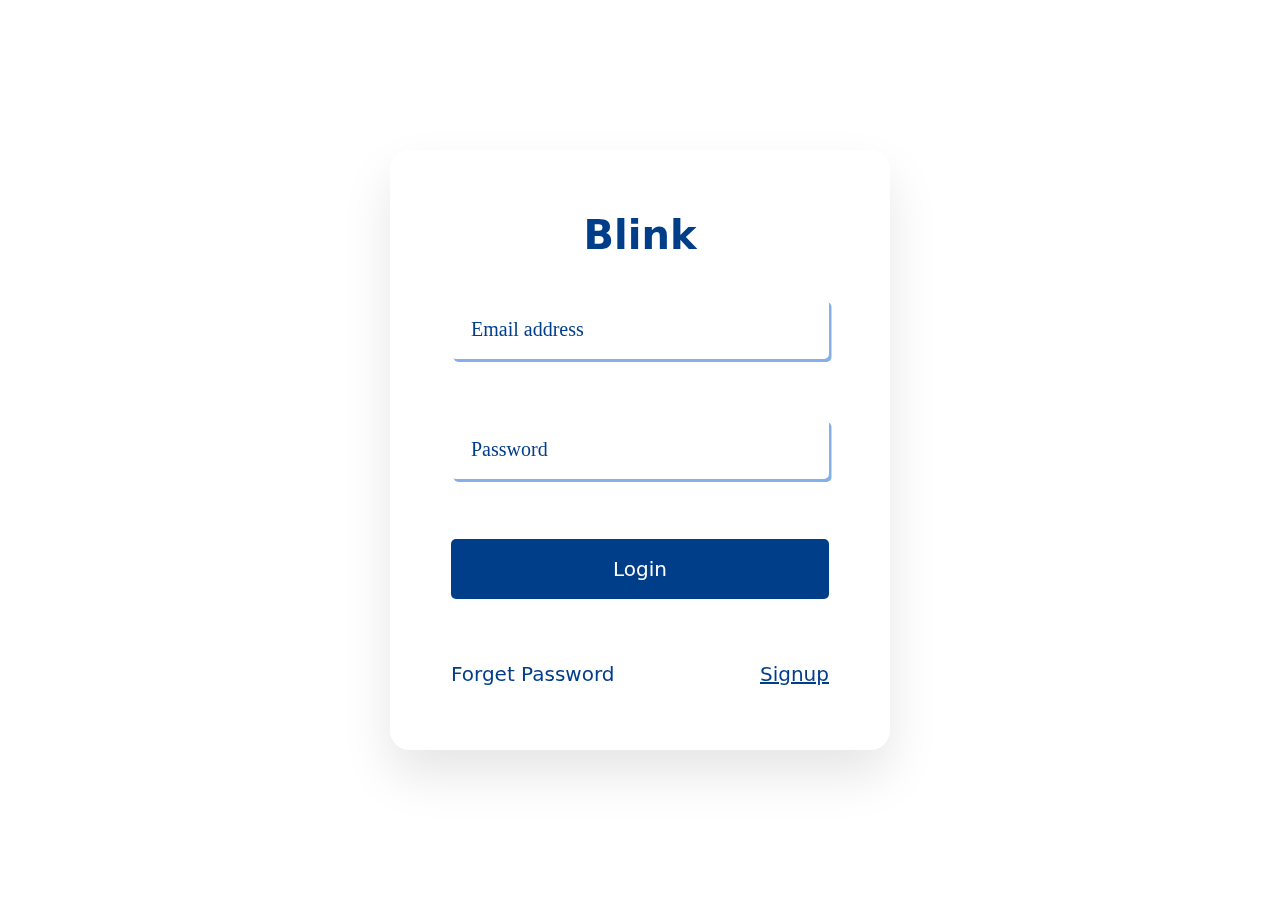
==== login.html @ 3bba8cb0 "added login and signup page" ====
<!DOCTYPE html>
<html lang="en">
<head>
    <meta charset="UTF-8">
    <meta name="viewport" content="width=device-width, initial-scale=1.0">
    <title>Blink Login Pge</title>
    <link rel="stylesheet" href="loginStyle.css">
    <link rel="preconnect" href="https://fonts.googleapis.com">
  <link href="https://fonts.googleapis.com/css2?family=Inter:wght@400;600;700&display=swap" rel="stylesheet">
  <link href="https://cdn.jsdelivr.net/npm/bootstrap@5.3.3/dist/css/bootstrap.min.css" rel="stylesheet" integrity="sha384-QWTKZyjpPEjISv5WaRU9OFeRpok6YctnYmDr5pNlyT2bRjXh0JMhjY6hW+ALEwIH" crossorigin="anonymous">

</head>
<body>
    <div class="login">
        <h2>Blink</h2>
        <div class="inputBox">
            <input placeholder="Email address" class="input" name="text" type="email" />
        </div>
        <div class="inputBox">
            <input placeholder="Password" class="input" name="password" type="password" />
        </div>
        <div class="inputBox">
            <input type="submit" value="Login" id="btn">
        </div>
        <div class="group">
            <a href="#">Forget Password</a>
            <a href="#">Signup</a>
        </div>
    </div>
</body>
</html>
---- loginStyle.css ----
body {
    min-height: 100vh;
    display: flex;
    justify-content: center;
    align-items: center;
    margin: 0;
    padding: 0;
}

.login {
    position: relative;
    padding: 60px;
    background: rgba(255, 255, 255, 0.25);
    backdrop-filter: blur(15px);
    border: 1px solid #fff;
    border-bottom: 1px solid rgba(255, 255, 255, 0.5);
    border-right: 1px solid rgba(255, 255, 255, 0.5);
    border-radius: 20px;
    width: 500px;
    display: flex;
    flex-direction: column;
    gap: 30px;
    box-shadow: 0 25px 50px rgba(0, 0, 0, 0.1);
}

.login h2 {
    position: relative;
    width: 100%;
    text-align: center;
    font-size: 2.5em;
    font-weight: 600;
    color: #003E89;
    margin-bottom: 10px;
}

.login .inputBox {
    position: relative;
}

.login .inputBox input {
    position: relative;
    width: 100%;
    padding: 15px 20px;
    outline: none;
    font-size: 1.25em;
    color: #003E89;
    border-radius: 5px;
    background: #fff;
    border: none;
    margin-bottom: 30px;
}

.login .inputBox ::placeholder {
    color: #003E89;
    font-weight: 200;
}

.login .inputBox #btn {
    position: relative;
    border: none;
    outline: none;
    background: #003E89;
    color: #fff;
    cursor: pointer;
    font-size: 1.25em;
    font-weight: 500;
    transition: 0.5s;
}

.login .inputBox #btn:hover {
    background: #4276d6;
}

.login .group {
    display: flex;
    justify-content: space-between;
}

.login .group a {
    font-size: 1.25em;
    color: #003E89;
    font-weight: 500;
    text-decoration: none;
}

.login .group a:nth-child(2) {
    text-decoration: underline;
}
.input {
    font-family: "SF Pro";
    width: 100%;
    padding: 0.875rem;
    font-size: 1rem;
    border: 1.5px solid #83b0e8;
    border-radius: 0.5rem;
    box-shadow: 2.5px 3px 0 #83b0e8;
    outline: none;
    transition: ease 0.25s;
  }
  
  .input:focus {
    box-shadow: 5.5px 7px 0 #83b0e8;
  }
  
/* Responsive adjustments */
@media (max-width: 600px) {
    .login {
        width: 90%;
        padding: 40px;
    }
}
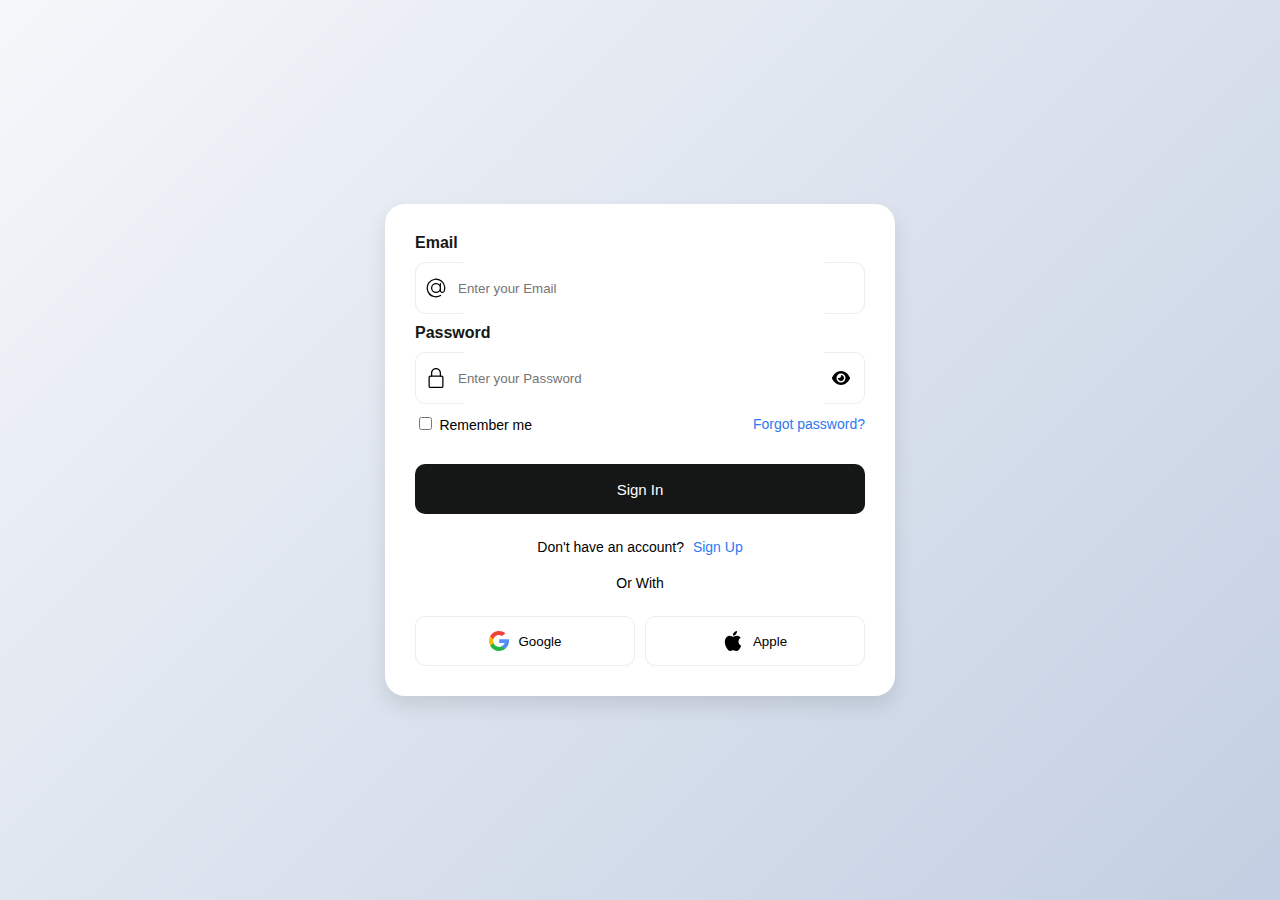
==== commit 09503ec3: "added login update" ====
--- a/login.html
+++ b/login.html
@@ -3,29 +3,63 @@
 <head>
     <meta charset="UTF-8">
     <meta name="viewport" content="width=device-width, initial-scale=1.0">
-    <title>Blink Login Pge</title>
+    <title>Document</title>
     <link rel="stylesheet" href="loginStyle.css">
-    <link rel="preconnect" href="https://fonts.googleapis.com">
-  <link href="https://fonts.googleapis.com/css2?family=Inter:wght@400;600;700&display=swap" rel="stylesheet">
-  <link href="https://cdn.jsdelivr.net/npm/bootstrap@5.3.3/dist/css/bootstrap.min.css" rel="stylesheet" integrity="sha384-QWTKZyjpPEjISv5WaRU9OFeRpok6YctnYmDr5pNlyT2bRjXh0JMhjY6hW+ALEwIH" crossorigin="anonymous">
-
 </head>
 <body>
-    <div class="login">
-        <h2>Blink</h2>
-        <div class="inputBox">
-            <input placeholder="Email address" class="input" name="text" type="email" />
-        </div>
-        <div class="inputBox">
-            <input placeholder="Password" class="input" name="password" type="password" />
-        </div>
-        <div class="inputBox">
-            <input type="submit" value="Login" id="btn">
-        </div>
-        <div class="group">
-            <a href="#">Forget Password</a>
-            <a href="#">Signup</a>
-        </div>
+<form class="form">
+    <div class="flex-column">
+      <label>Email </label></div>
+      <div class="inputForm">
+        <svg height="20" viewBox="0 0 32 32" width="20" xmlns="http://www.w3.org/2000/svg"><g id="Layer_3" data-name="Layer 3"><path d="m30.853 13.87a15 15 0 0 0 -29.729 4.082 15.1 15.1 0 0 0 12.876 12.918 15.6 15.6 0 0 0 2.016.13 14.85 14.85 0 0 0 7.715-2.145 1 1 0 1 0 -1.031-1.711 13.007 13.007 0 1 1 5.458-6.529 2.149 2.149 0 0 1 -4.158-.759v-10.856a1 1 0 0 0 -2 0v1.726a8 8 0 1 0 .2 10.325 4.135 4.135 0 0 0 7.83.274 15.2 15.2 0 0 0 .823-7.455zm-14.853 8.13a6 6 0 1 1 6-6 6.006 6.006 0 0 1 -6 6z"></path></g></svg>
+        <input type="text" class="input" placeholder="Enter your Email">
+      </div>
+    
+    <div class="flex-column">
+      <label>Password </label></div>
+      <div class="inputForm">
+        <svg height="20" viewBox="-64 0 512 512" width="20" xmlns="http://www.w3.org/2000/svg"><path d="m336 512h-288c-26.453125 0-48-21.523438-48-48v-224c0-26.476562 21.546875-48 48-48h288c26.453125 0 48 21.523438 48 48v224c0 26.476562-21.546875 48-48 48zm-288-288c-8.8125 0-16 7.167969-16 16v224c0 8.832031 7.1875 16 16 16h288c8.8125 0 16-7.167969 16-16v-224c0-8.832031-7.1875-16-16-16zm0 0"></path><path d="m304 224c-8.832031 0-16-7.167969-16-16v-80c0-52.929688-43.070312-96-96-96s-96 43.070312-96 96v80c0 8.832031-7.167969 16-16 16s-16-7.167969-16-16v-80c0-70.59375 57.40625-128 128-128s128 57.40625 128 128v80c0 8.832031-7.167969 16-16 16zm0 0"></path></svg>        
+        <input type="password" class="input" placeholder="Enter your Password">
+        <svg viewBox="0 0 576 512" height="1em" xmlns="http://www.w3.org/2000/svg"><path d="M288 32c-80.8 0-145.5 36.8-192.6 80.6C48.6 156 17.3 208 2.5 243.7c-3.3 7.9-3.3 16.7 0 24.6C17.3 304 48.6 356 95.4 399.4C142.5 443.2 207.2 480 288 480s145.5-36.8 192.6-80.6c46.8-43.5 78.1-95.4 93-131.1c3.3-7.9 3.3-16.7 0-24.6c-14.9-35.7-46.2-87.7-93-131.1C433.5 68.8 368.8 32 288 32zM144 256a144 144 0 1 1 288 0 144 144 0 1 1 -288 0zm144-64c0 35.3-28.7 64-64 64c-7.1 0-13.9-1.2-20.3-3.3c-5.5-1.8-11.9 1.6-11.7 7.4c.3 6.9 1.3 13.8 3.2 20.7c13.7 51.2 66.4 81.6 117.6 67.9s81.6-66.4 67.9-117.6c-11.1-41.5-47.8-69.4-88.6-71.1c-5.8-.2-9.2 6.1-7.4 11.7c2.1 6.4 3.3 13.2 3.3 20.3z"></path></svg>
+      </div>
+    
+    <div class="flex-row">
+      <div>
+      <input type="checkbox">
+      <label>Remember me </label>
+      </div>
+      <span class="span">Forgot password?</span>
     </div>
+    <button class="button-submit">Sign In</button>
+    <p class="p">Don't have an account? <span class="span">Sign Up</span>
+
+    </p><p class="p line">Or With</p>
+
+    <div class="flex-row">
+      <button class="btn google">
+        <svg version="1.1" width="20" id="Layer_1" xmlns="http://www.w3.org/2000/svg" xmlns:xlink="http://www.w3.org/1999/xlink" x="0px" y="0px" viewBox="0 0 512 512" style="enable-background:new 0 0 512 512;" xml:space="preserve">
+<path style="fill:#FBBB00;" d="M113.47,309.408L95.648,375.94l-65.139,1.378C11.042,341.211,0,299.9,0,256
+	c0-42.451,10.324-82.483,28.624-117.732h0.014l57.992,10.632l25.404,57.644c-5.317,15.501-8.215,32.141-8.215,49.456
+	C103.821,274.792,107.225,292.797,113.47,309.408z"></path>
+<path style="fill:#518EF8;" d="M507.527,208.176C510.467,223.662,512,239.655,512,256c0,18.328-1.927,36.206-5.598,53.451
+	c-12.462,58.683-45.025,109.925-90.134,146.187l-0.014-0.014l-73.044-3.727l-10.338-64.535
+	c29.932-17.554,53.324-45.025,65.646-77.911h-136.89V208.176h138.887L507.527,208.176L507.527,208.176z"></path>
+<path style="fill:#28B446;" d="M416.253,455.624l0.014,0.014C372.396,490.901,316.666,512,256,512
+	c-97.491,0-182.252-54.491-225.491-134.681l82.961-67.91c21.619,57.698,77.278,98.771,142.53,98.771
+	c28.047,0,54.323-7.582,76.87-20.818L416.253,455.624z"></path>
+<path style="fill:#F14336;" d="M419.404,58.936l-82.933,67.896c-23.335-14.586-50.919-23.012-80.471-23.012
+	c-66.729,0-123.429,42.957-143.965,102.724l-83.397-68.276h-0.014C71.23,56.123,157.06,0,256,0
+	C318.115,0,375.068,22.126,419.404,58.936z"></path>
+
+</svg>
+   
+        Google 
+        
+      </button><button class="btn apple">
+<svg version="1.1" height="20" width="20" id="Capa_1" xmlns="http://www.w3.org/2000/svg" xmlns:xlink="http://www.w3.org/1999/xlink" x="0px" y="0px" viewBox="0 0 22.773 22.773" style="enable-background:new 0 0 22.773 22.773;" xml:space="preserve"> <g> <g> <path d="M15.769,0c0.053,0,0.106,0,0.162,0c0.13,1.606-0.483,2.806-1.228,3.675c-0.731,0.863-1.732,1.7-3.351,1.573 c-0.108-1.583,0.506-2.694,1.25-3.561C13.292,0.879,14.557,0.16,15.769,0z"></path> <path d="M20.67,16.716c0,0.016,0,0.03,0,0.045c-0.455,1.378-1.104,2.559-1.896,3.655c-0.723,0.995-1.609,2.334-3.191,2.334 c-1.367,0-2.275-0.879-3.676-0.903c-1.482-0.024-2.297,0.735-3.652,0.926c-0.155,0-0.31,0-0.462,0 c-0.995-0.144-1.798-0.932-2.383-1.642c-1.725-2.098-3.058-4.808-3.306-8.276c0-0.34,0-0.679,0-1.019 c0.105-2.482,1.311-4.5,2.914-5.478c0.846-0.52,2.009-0.963,3.304-0.765c0.555,0.086,1.122,0.276,1.619,0.464 c0.471,0.181,1.06,0.502,1.618,0.485c0.378-0.011,0.754-0.208,1.135-0.347c1.116-0.403,2.21-0.865,3.652-0.648 c1.733,0.262,2.963,1.032,3.723,2.22c-1.466,0.933-2.625,2.339-2.427,4.74C17.818,14.688,19.086,15.964,20.67,16.716z"></path> </g></g></svg>
+
+        Apple 
+        
+</button></div></form>
 </body>
 </html>--- a/loginStyle.css
+++ b/loginStyle.css
@@ -1,111 +1,144 @@
 body {
+    margin: 0;
+    padding: 0;
     min-height: 100vh;
     display: flex;
     justify-content: center;
     align-items: center;
-    margin: 0;
-    padding: 0;
-}
-
-.login {
-    position: relative;
-    padding: 60px;
-    background: rgba(255, 255, 255, 0.25);
-    backdrop-filter: blur(15px);
-    border: 1px solid #fff;
-    border-bottom: 1px solid rgba(255, 255, 255, 0.5);
-    border-right: 1px solid rgba(255, 255, 255, 0.5);
-    border-radius: 20px;
-    width: 500px;
+    background: linear-gradient(135deg, #f5f7fa 0%, #c3cfe2 100%);
+  }
+  
+  .container {
+    display: flex;
+    justify-content: center;
+    align-items: center;
+    width: 100%;
+    padding: 20px;
+  }
+  
+  .form {
     display: flex;
     flex-direction: column;
-    gap: 30px;
-    box-shadow: 0 25px 50px rgba(0, 0, 0, 0.1);
-}
-
-.login h2 {
-    position: relative;
-    width: 100%;
-    text-align: center;
-    font-size: 2.5em;
+    gap: 10px;
+    background-color: #ffffff;
+    padding: 30px;
+    width: 450px;
+    border-radius: 20px;
+    font-family: -apple-system, BlinkMacSystemFont, 'Segoe UI', Roboto, Oxygen, Ubuntu, Cantarell, 'Open Sans', 'Helvetica Neue', sans-serif;
+    box-shadow: 0 10px 20px rgba(0,0,0,0.1);
+  }
+  
+  /* Rest of your existing CSS remains the same */
+  ::placeholder {
+    font-family: -apple-system, BlinkMacSystemFont, 'Segoe UI', Roboto, Oxygen, Ubuntu, Cantarell, 'Open Sans', 'Helvetica Neue', sans-serif;
+  }
+  
+  .form button {
+    align-self: flex-end;
+  }
+  
+  .flex-column > label {
+    color: #151717;
     font-weight: 600;
-    color: #003E89;
-    margin-bottom: 10px;
-}
-
-.login .inputBox {
-    position: relative;
-}
-
-.login .inputBox input {
-    position: relative;
-    width: 100%;
-    padding: 15px 20px;
-    outline: none;
-    font-size: 1.25em;
-    color: #003E89;
-    border-radius: 5px;
-    background: #fff;
+  }
+  
+  .inputForm {
+    border: 1.5px solid #ecedec;
+    border-radius: 10px;
+    height: 50px;
+    display: flex;
+    align-items: center;
+    padding-left: 10px;
+    transition: 0.2s ease-in-out;
+  }
+  
+  .input {
+    margin-left: 10px;
+    border-radius: 10px;
     border: none;
-    margin-bottom: 30px;
-}
-
-.login .inputBox ::placeholder {
-    color: #003E89;
-    font-weight: 200;
-}
-
-.login .inputBox #btn {
-    position: relative;
-    border: none;
-    outline: none;
-    background: #003E89;
-    color: #fff;
-    cursor: pointer;
-    font-size: 1.25em;
-    font-weight: 500;
-    transition: 0.5s;
-}
-
-.login .inputBox #btn:hover {
-    background: #4276d6;
-}
-
-.login .group {
-    display: flex;
-    justify-content: space-between;
-}
-
-.login .group a {
-    font-size: 1.25em;
-    color: #003E89;
-    font-weight: 500;
-    text-decoration: none;
-}
-
-.login .group a:nth-child(2) {
-    text-decoration: underline;
-}
-.input {
-    font-family: "SF Pro";
-    width: 100%;
-    padding: 0.875rem;
-    font-size: 1rem;
-    border: 1.5px solid #83b0e8;
-    border-radius: 0.5rem;
-    box-shadow: 2.5px 3px 0 #83b0e8;
-    outline: none;
-    transition: ease 0.25s;
+    width: 85%;
+    height: 100%;
   }
   
   .input:focus {
-    box-shadow: 5.5px 7px 0 #83b0e8;
+    outline: none;
   }
   
-/* Responsive adjustments */
-@media (max-width: 600px) {
-    .login {
-        width: 90%;
-        padding: 40px;
+  .inputForm:focus-within {
+    border: 1.5px solid #2d79f3;
+  }
+  
+  .flex-row {
+    display: flex;
+    flex-direction: row;
+    align-items: center;
+    gap: 10px;
+    justify-content: space-between;
+  }
+  
+  .flex-row > div > label {
+    font-size: 14px;
+    color: black;
+    font-weight: 400;
+  }
+  
+  .span {
+    font-size: 14px;
+    margin-left: 5px;
+    color: #2d79f3;
+    font-weight: 500;
+    cursor: pointer;
+  }
+  
+  .button-submit {
+    margin: 20px 0 10px 0;
+    background-color: #151717;
+    border: none;
+    color: white;
+    font-size: 15px;
+    font-weight: 500;
+    border-radius: 10px;
+    height: 50px;
+    width: 100%;
+    cursor: pointer;
+  }
+  
+  .button-submit:hover {
+    background-color: #252727;
+  }
+  
+  .p {
+    text-align: center;
+    color: black;
+    font-size: 14px;
+    margin: 5px 0;
+  }
+  
+  .btn {
+    margin-top: 10px;
+    width: 100%;
+    height: 50px;
+    border-radius: 10px;
+    display: flex;
+    justify-content: center;
+    align-items: center;
+    font-weight: 500;
+    gap: 10px;
+    border: 1px solid #ededef;
+    background-color: white;
+    cursor: pointer;
+    transition: 0.2s ease-in-out;
+  }
+  
+  .btn:hover {
+    border: 1px solid #2d79f3;
+  }
+  
+  /* Added responsive styles */
+  @media (max-width: 500px) {
+    .form {
+      width: 100%;
+      max-width: 400px;
+      padding: 20px;
     }
-}+  }